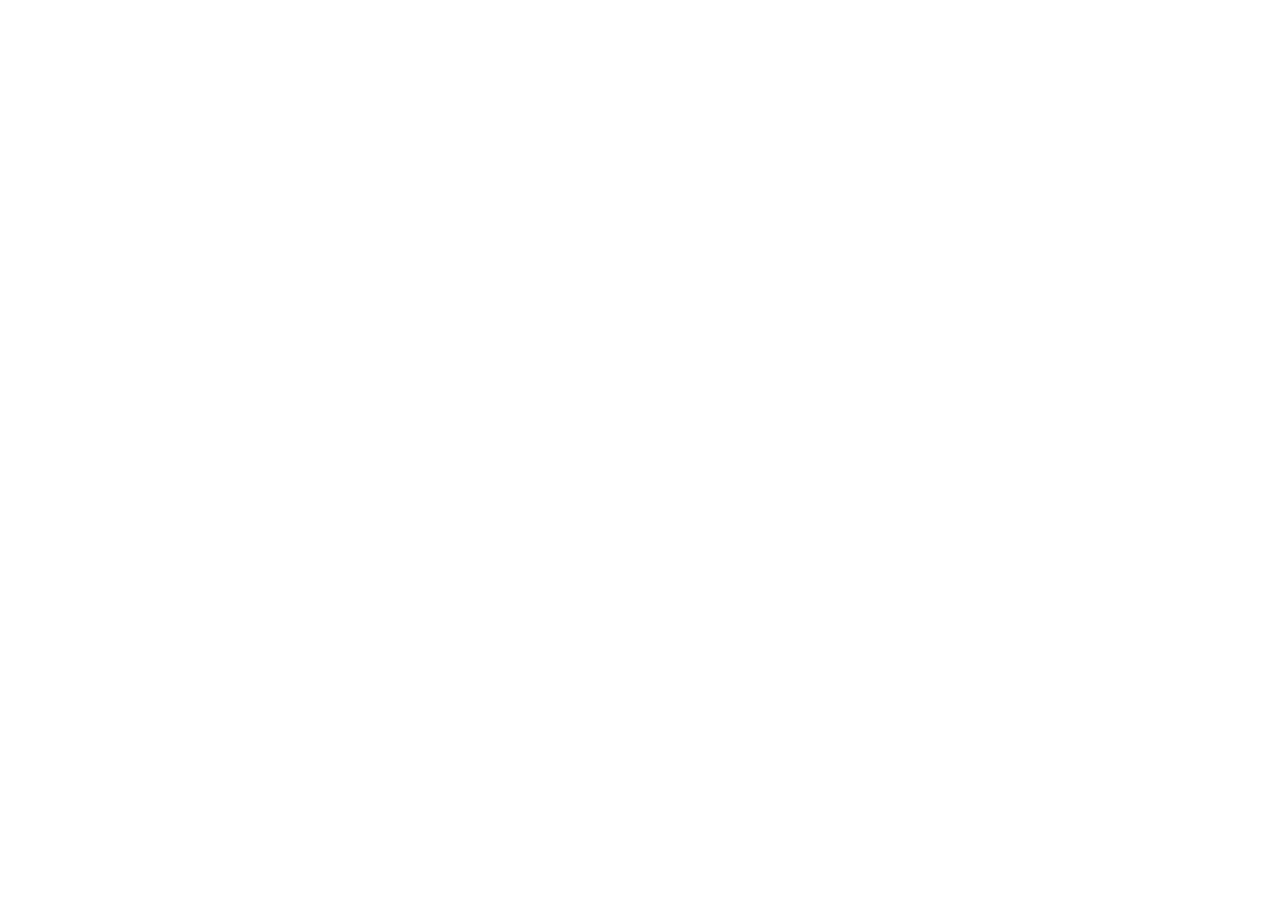
==== frontend/index.html @ 39f28d81 "Create index.html" ====
<!DOCTYPE html>
<html lang="pt">
<head>
    <meta charset="UTF-8">
    <meta name="viewport" content="width=device-width, initial-scale=1.0">
    <link href="https://cdn.jsdelivr.net/npm/bootstrap@5.3.8/dist/css/bootstrap.min.css" rel="stylesheet" integrity="sha384-sRIl4kxILFvY47J16cr9ZwB07vP4J8+LH7qKQnuqkuIAvNWLzeN8tE5YBujZqJLB" crossorigin="anonymous">

    <title>Cadastrar</title>
</head>
<body>
    <div id="app"></div>
    <script src="app.js"></script>
    <script src="https://cdn.jsdelivr.net/npm/bootstrap@5.3.8/dist/js/bootstrap.bundle.min.js" integrity="sha384-YvpcrYf0tY3lHB60NNkmXc5s9fDVZLESaAA55NDzOxhy9GkcIdslK1eN7N6jIeHz" crossorigin="anonymous"></script>
</body>
</html>
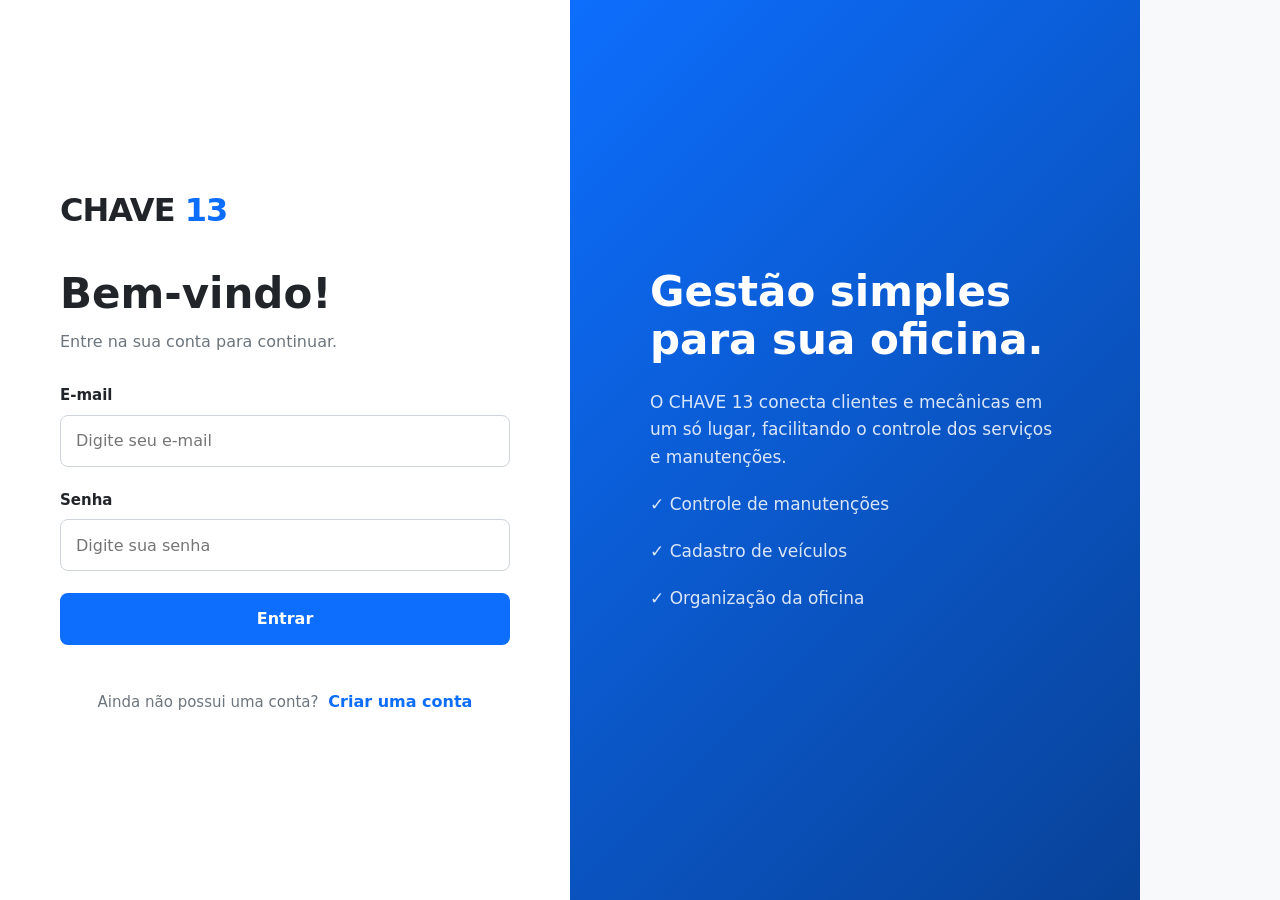
==== commit b8e16fb5: "asdas" ====
--- a/frontend/index.html
+++ b/frontend/index.html
@@ -1,15 +1,512 @@
 <!DOCTYPE html>
-<html lang="pt">
+<html lang="pt-BR">
+
 <head>
     <meta charset="UTF-8">
     <meta name="viewport" content="width=device-width, initial-scale=1.0">
-    <link href="https://cdn.jsdelivr.net/npm/bootstrap@5.3.8/dist/css/bootstrap.min.css" rel="stylesheet" integrity="sha384-sRIl4kxILFvY47J16cr9ZwB07vP4J8+LH7qKQnuqkuIAvNWLzeN8tE5YBujZqJLB" crossorigin="anonymous">
-
-    <title>Cadastrar</title>
+
+    <title>CHAVE 13 - Login</title>
+
+    <!-- Bootstrap 5.3 -->
+    <link
+        href="https://cdn.jsdelivr.net/npm/bootstrap@5.3.3/dist/css/bootstrap.min.css"
+        rel="stylesheet"
+        integrity="sha384-QWTKZyjpPEjISv5WaRU9OFeRpok6YctnYmDr5pNlyT2bRjXh0JMhjY6hW+ALEwIH"
+        crossorigin="anonymous"
+    >
+
+    <style>
+
+        /* =========================
+           CONFIGURAÇÕES GERAIS
+        ========================= */
+
+        * {
+            box-sizing: border-box;
+        }
+
+        html,
+        body {
+            width: 100%;
+            min-height: 100%;
+            margin: 0;
+            padding: 0;
+        }
+
+        body {
+            min-height: 100vh;
+            font-family:
+                system-ui,
+                -apple-system,
+                "Segoe UI",
+                Roboto,
+                Arial,
+                sans-serif;
+
+            background: #f8f9fa;
+        }
+
+
+        /* =========================
+           CONTAINER PRINCIPAL
+        ========================= */
+
+        .container {
+            width: 100%;
+            min-height: 100vh;
+            margin: 0;
+            padding: 0;
+
+            display: flex;
+        }
+
+
+        /* =========================
+           LADO ESQUERDO
+        ========================= */
+
+        .left-side {
+            width: 50%;
+            min-height: 100vh;
+
+            display: flex;
+            flex-direction: column;
+            justify-content: center;
+            align-items: center;
+
+            padding: 60px;
+
+            background: #ffffff;
+        }
+
+
+        /* =========================
+           CONTEÚDO DO LOGIN
+        ========================= */
+
+        .left-side > * {
+            width: 100%;
+            max-width: 450px;
+        }
+
+
+        /* =========================
+           LOGO
+        ========================= */
+
+        .logo {
+            margin-bottom: 35px;
+
+            font-size: 32px;
+            font-weight: 800;
+            letter-spacing: -1px;
+
+            color: #212529;
+        }
+
+        .logo span {
+            color: #0d6efd;
+        }
+
+
+        /* =========================
+           TÍTULO
+        ========================= */
+
+        .left-side h1 {
+            margin: 0 0 10px;
+
+            font-size: 42px;
+            font-weight: 700;
+
+            color: #212529;
+        }
+
+
+        /* =========================
+           SUBTÍTULO
+        ========================= */
+
+        .subtitle {
+            margin-bottom: 30px;
+
+            font-size: 16px;
+            line-height: 1.6;
+
+            color: #6c757d;
+        }
+
+
+        /* =========================
+           FORMULÁRIO
+        ========================= */
+
+        .form-group {
+            margin-bottom: 22px;
+        }
+
+        .form-group label {
+            display: block;
+
+            margin-bottom: 8px;
+
+            font-size: 15px;
+            font-weight: 600;
+
+            color: #212529;
+        }
+
+
+        /* =========================
+           INPUTS
+        ========================= */
+
+        .form-group input {
+            display: block;
+
+            width: 100%;
+            height: 52px;
+
+            padding: 12px 15px;
+
+            border: 1px solid #ced4da;
+            border-radius: 8px;
+
+            outline: none;
+
+            background: #ffffff;
+
+            font-size: 16px;
+
+            transition:
+                border-color 0.2s ease,
+                box-shadow 0.2s ease;
+        }
+
+        .form-group input:focus {
+            border-color: #0d6efd;
+
+            box-shadow:
+                0 0 0 0.2rem rgba(13, 110, 253, 0.15);
+        }
+
+
+        /* =========================
+           BOTÃO
+        ========================= */
+
+        .btn {
+            width: 100%;
+            height: 52px;
+
+            border: none;
+            border-radius: 8px;
+
+            background: #0d6efd;
+            color: #ffffff;
+
+            font-size: 16px;
+            font-weight: 600;
+
+            cursor: pointer;
+
+            transition:
+                background 0.2s ease,
+                transform 0.1s ease;
+        }
+
+        .btn:hover {
+            background: #0b5ed7;
+        }
+
+        .btn:active {
+            transform: scale(0.98);
+        }
+
+
+        /* =========================
+           MENSAGEM
+        ========================= */
+
+        #mensagem {
+            width: 100%;
+            margin-top: 15px;
+
+            font-size: 14px;
+        }
+
+
+        /* =========================
+           LINKS
+        ========================= */
+
+        .links {
+            margin-top: 30px;
+
+            text-align: center;
+        }
+
+        .links p {
+            display: inline;
+
+            margin: 0;
+
+            color: #6c757d;
+            font-size: 15px;
+        }
+
+        .links br {
+            display: none;
+        }
+
+        .links a {
+            margin-left: 5px;
+
+            color: #0d6efd;
+
+            font-weight: 600;
+
+            text-decoration: none;
+        }
+
+        .links a:hover {
+            text-decoration: underline;
+        }
+
+
+        /* =========================
+           LADO DIREITO
+        ========================= */
+
+        .right-side {
+            width: 50%;
+            min-height: 100vh;
+
+            display: flex;
+            flex-direction: column;
+            justify-content: center;
+
+            padding: 80px;
+
+            background:
+                linear-gradient(
+                    135deg,
+                    #0d6efd 0%,
+                    #084298 100%
+                );
+
+            color: #ffffff;
+        }
+
+        .right-side h2 {
+            max-width: 600px;
+
+            margin: 0 0 25px;
+
+            font-size: 42px;
+            line-height: 1.15;
+            font-weight: 700;
+        }
+
+        .right-side .subtitle {
+            max-width: 600px;
+
+            margin-bottom: 20px;
+
+            color: rgba(255, 255, 255, 0.85);
+
+            font-size: 17px;
+        }
+
+
+        /* =========================
+           RESPONSIVIDADE
+        ========================= */
+
+        @media (max-width: 991px) {
+
+            .container {
+                flex-direction: column;
+            }
+
+            .left-side,
+            .right-side {
+                width: 100%;
+                min-height: auto;
+            }
+
+            .left-side {
+                padding: 50px 30px;
+            }
+
+            .right-side {
+                padding: 60px 30px;
+            }
+
+            .right-side h2 {
+                font-size: 34px;
+            }
+        }
+
+
+        @media (max-width: 576px) {
+
+            .left-side {
+                padding: 40px 20px;
+            }
+
+            .right-side {
+                padding: 45px 25px;
+            }
+
+            .left-side h1 {
+                font-size: 34px;
+            }
+
+            .right-side h2 {
+                font-size: 30px;
+            }
+
+            .logo {
+                font-size: 28px;
+            }
+        }
+
+    </style>
 </head>
+
+
 <body>
-    <div id="app"></div>
-    <script src="app.js"></script>
-    <script src="https://cdn.jsdelivr.net/npm/bootstrap@5.3.8/dist/js/bootstrap.bundle.min.js" integrity="sha384-YvpcrYf0tY3lHB60NNkmXc5s9fDVZLESaAA55NDzOxhy9GkcIdslK1eN7N6jIeHz" crossorigin="anonymous"></script>
+
+    <div class="container">
+
+        <!-- LADO ESQUERDO -->
+        <div class="left-side">
+
+            <div class="logo">
+                CHAVE <span>13</span>
+            </div>
+
+
+            <h1>
+                Bem-vindo!
+            </h1>
+
+
+            <p class="subtitle">
+                Entre na sua conta para continuar.
+            </p>
+
+
+            <form id="loginForm">
+
+                <div class="form-group">
+
+                    <label for="email">
+                        E-mail
+                    </label>
+
+                    <input
+                        type="email"
+                        id="email"
+                        placeholder="Digite seu e-mail"
+                        autocomplete="email"
+                        required
+                    >
+
+                </div>
+
+
+                <div class="form-group">
+
+                    <label for="senha">
+                        Senha
+                    </label>
+
+                    <input
+                        type="password"
+                        id="senha"
+                        placeholder="Digite sua senha"
+                        autocomplete="current-password"
+                        required
+                    >
+
+                </div>
+
+
+                <button
+                    type="submit"
+                    class="btn"
+                >
+                    Entrar
+                </button>
+
+
+                <div id="mensagem"></div>
+
+            </form>
+
+
+            <div class="links">
+
+                <p>
+                    Ainda não possui uma conta?
+                </p>
+
+                <a href="/pagina/cadastro.html">
+                    Criar uma conta
+                </a>
+
+            </div>
+
+        </div>
+
+
+        <!-- LADO DIREITO -->
+        <div class="right-side">
+
+            <h2>
+                Gestão simples para sua oficina.
+            </h2>
+
+
+            <p class="subtitle">
+                O CHAVE 13 conecta clientes e mecânicas
+                em um só lugar, facilitando o controle
+                dos serviços e manutenções.
+            </p>
+
+
+            <p class="subtitle">
+                ✓ Controle de manutenções
+            </p>
+
+
+            <p class="subtitle">
+                ✓ Cadastro de veículos
+            </p>
+
+
+            <p class="subtitle">
+                ✓ Organização da oficina
+            </p>
+
+        </div>
+
+    </div>
+
+
+    <!-- Bootstrap JS -->
+    <script
+        src="https://cdn.jsdelivr.net/npm/bootstrap@5.3.3/dist/js/bootstrap.bundle.min.js"
+        integrity="sha384-YvpcrYf0tY3lHB60NNkmXc5s9fDVZLESaAA55NDzOxhy9GkcIdslK1eN7N6jIeHz"
+        crossorigin="anonymous"
+    ></script>
+
+
+    <!-- JavaScript da aplicação -->
+    <script src="{{ url_for('static', filename='app.js') }}"></script>
+
 </body>
+
 </html>
